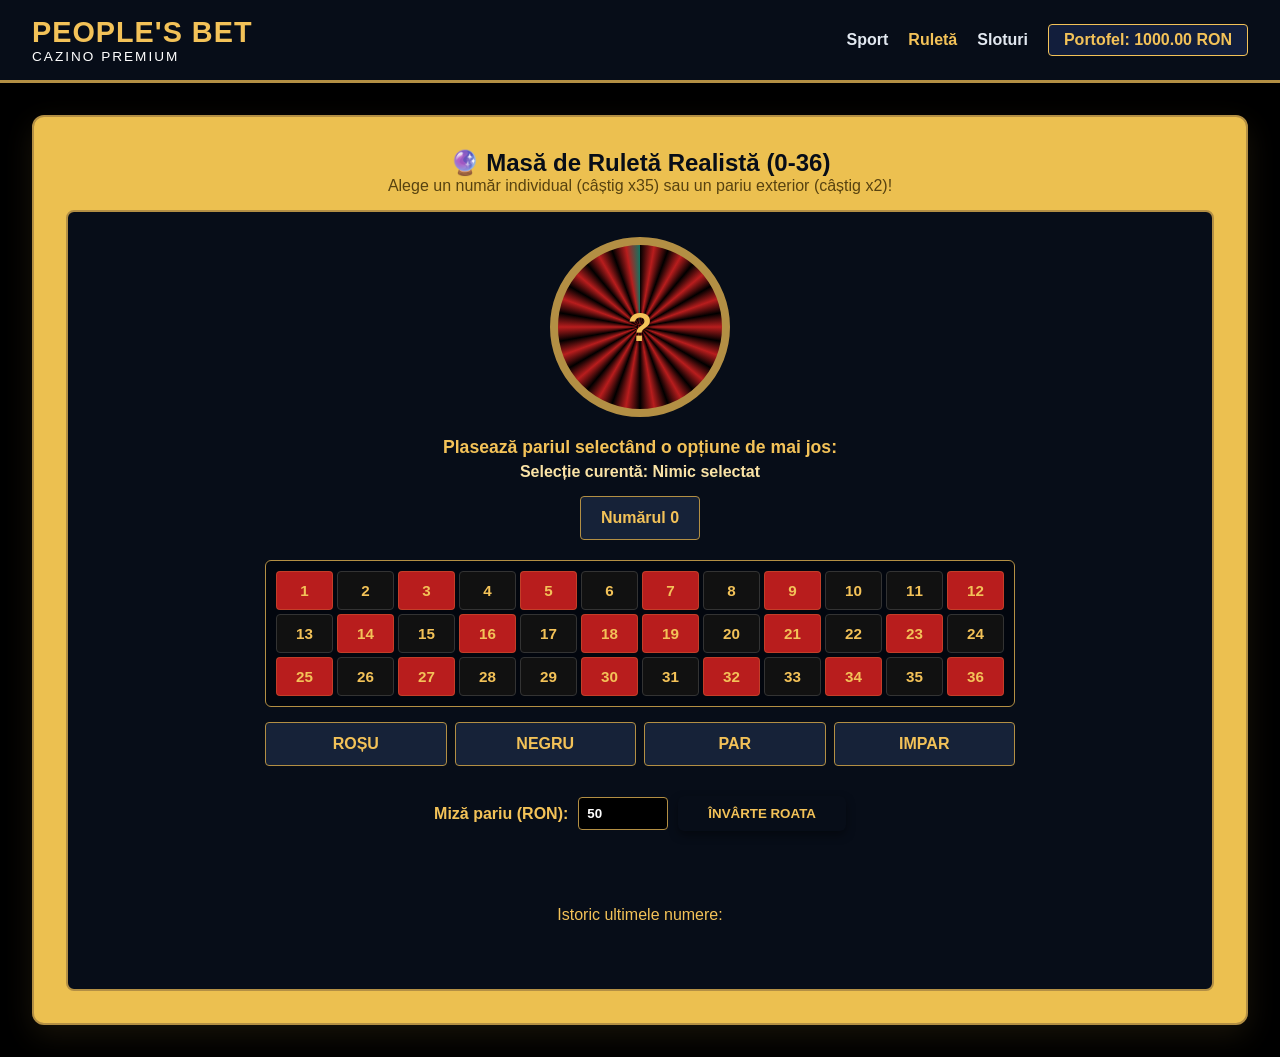
==== roulette.html @ ffa93837 "Init commit" ====
<!DOCTYPE html>
<html lang="ro">
<head>
    <meta charset="UTF-8">
    <title>People's Bet - Ruletă Realistă</title>
    <link rel="stylesheet" href="style.css">
    <style>
        .roulette-container { display: flex; flex-direction: column; align-items: center; justify-content: center; }
        .wheel-graphic {
            width: 180px; height: 180px; border-radius: 50%; border: 8px solid #b38f44;
            background: conic-gradient(#000 0deg, #b81d1d 10deg, #000 20deg, #b81d1d 30deg, #000 40deg, #b81d1d 50deg, #000 60deg, #b81d1d 70deg, #000 80deg, #b81d1d 90deg, #000 100deg, #b81d1d 110deg, #000 120deg, #b81d1d 130deg, #000 140deg, #b81d1d 150deg, #000 160deg, #b81d1d 170deg, #000 180deg, #b81d1d 190deg, #000 200deg, #b81d1d 210deg, #000 220deg, #b81d1d 230deg, #000 240deg, #b81d1d 250deg, #000 260deg, #b81d1d 270deg, #000 280deg, #b81d1d 290deg, #000 300deg, #b81d1d 310deg, #000 320deg, #b81d1d 330deg, #000 340deg, #b81d1d 350deg, #14725f 360deg);
            margin-bottom: 20px; display: flex; align-items: center; justify-content: center;
            font-size: 2.5rem; font-weight: bold; color: #f3c258; text-shadow: 0 3px 6px #000;
            transition: transform 4s cubic-bezier(0.1, 0.8, 0.1, 1);
        }
        
        .betting-table {
            display: grid; grid-template-columns: repeat(12, 1fr); gap: 4px;
            width: 100%; max-width: 750px; margin: 15px 0; background: #02060e; padding: 10px; border-radius: 6px; border: 1px solid #b38f44;
        }
        .grid-cell {
            padding: 10px 0; text-align: center; font-weight: bold; cursor: pointer; border-radius: 4px; font-size: 0.95rem; border: 1px solid rgba(243,194,88,0.2);
        }
        .cell-red { background: #b81d1d; color: white; }
        .cell-black { background: #111; color: white; border: 1px solid #333; }
        .cell-green { background: #14725f; color: white; }
        
        .outside-board { display: flex; gap: 8px; width: 100%; max-width: 750px; margin-bottom: 15px; }
        .outside-cell { flex: 1; padding: 12px; text-align: center; font-weight: bold; cursor: pointer; border-radius: 4px; background: #162238; border: 1px solid #b38f44; }
        
        .selected-bet { border: 2px solid #fff !important; box-shadow: 0 0 12px #fff; transform: scale(1.03); }
        .history-box { display: flex; gap: 6px; margin-top: 10px; min-height: 30px; }
        .hist-ball { width: 28px; height: 28px; border-radius: 50%; display: flex; align-items: center; justify-content: center; font-weight: bold; font-size: 0.8rem; color: #fff; }
    </style>
</head>
<body>
    <header>
        <div>
            <span class="logo-text">People's Bet</span>
            <div class="tagline">cazino premium</div>
        </div>
        <nav>
            <ul>
                <li><a href="index.html">Sport</a></li>
                <li><a href="roulette.html" style="color:#f3c258">Ruletă</a></li>
                <li><a href="slots.html">Sloturi</a></li>
                <li><div class="balance-box">Portofel: <span id="balanceDisplay">1000</span> RON</div></li>
            </ul>
        </nav>
    </header>

    <main>
        <div class="main-panel">
            <h2 class="text-center">🔮 Masă de Ruletă Realistă (0-36)</h2>
            <p class="text-center" style="color: var(--text-muted); margin-bottom: 15px;">Alege un număr individual (câștig x35) sau un pariu exterior (câștig x2)!</p>

            <div class="casino-game-wrapper roulette-container">
                <div class="wheel-graphic" id="wheel">?</div>
                
                <div style="font-weight: bold; font-size: 1.1rem; margin-bottom: 5px;">Plasează pariul selectând o opțiune de mai jos:</div>
                <div style="color: #fae3a6 !important; font-weight: bold; margin-bottom: 15px;" id="currentSelectionText">Selecție curentă: Nimic selectat</div>

                <div style="width: 100%; max-width: 750px; display: flex; justify-content: center;">
                    <div class="outside-cell cell-green" style="max-width: 120px; margin-bottom: 5px;" id="cell-0" onclick="selectItem('NUMBER', 0)">Numărul 0</div>
                </div>

                <div class="betting-table" id="tableBoard"></div>

                <div class="outside-board">
                    <div class="outside-cell cell-red" id="cell-RED" onclick="selectItem('COLOR', 'ROȘU')">ROȘU</div>
                    <div class="outside-cell cell-black" id="cell-BLACK" onclick="selectItem('COLOR', 'NEGRU')">NEGRU</div>
                    <div class="outside-cell" id="cell-EVEN" onclick="selectItem('PARITY', 'PAR')">PAR</div>
                    <div class="outside-cell" id="cell-ODD" onclick="selectItem('PARITY', 'IMPAR')">IMPAR</div>
                </div>

                <div style="margin: 15px 0; display: flex; align-items: center; gap: 10px;">
                    <label style="font-weight: bold;">Miză pariu (RON): </label>
                    <input type="number" id="rouletteMiza" value="50" min="5" style="padding: 8px; background: #000; color: #fff; border: 1px solid #b38f44; border-radius: 4px; width: 90px; font-weight: bold;">
                    <button class="btn" style="padding: 10px 30px;" onclick="spinWheel()">ÎNVÂRTE ROATA</button>
                </div>

                <h3 id="rouletteResult" style="margin: 10px 0; min-height: 30px; text-center"></h3>
                
                <div style="margin-top: 10px;">Istoric ultimele numere:</div>
                <div class="history-box" id="historyBox"></div>
            </div>
        </div>
    </main>

    <script>
        let wallet = parseFloat(localStorage.getItem('peoples_bet_wallet')) || 1000;
        let activeBet = null;
        let isSpinning = false;

        const redNumbers = [1, 3, 5, 7, 9, 12, 14, 16, 18, 19, 21, 23, 25, 27, 30, 32, 34, 36];

        const board = document.getElementById('tableBoard');
        for (let i = 1; i <= 36; i++) {
            let isRed = redNumbers.includes(i);
            let cls = isRed ? 'cell-red' : 'cell-black';
            board.innerHTML += `<div class="grid-cell ${cls}" id="cell-${i}" onclick="selectItem('NUMBER', ${i})">${i}</div>`;
        }

        function updateDisplay() {
            document.getElementById('balanceDisplay').innerText = wallet.toFixed(2);
            localStorage.setItem('peoples_bet_wallet', wallet);
        }

        function selectItem(type, val) {
            if (isSpinning) return;
            activeBet = { type, val };
            
            document.querySelectorAll('.grid-cell, .outside-cell').forEach(el => el.classList.remove('selected-bet'));
            
            let id = `cell-${val}`;
            if(val === 'ROȘU') id = 'cell-RED';
            if(val === 'NEGRU') id = 'cell-BLACK';
            if(val === 'PAR') id = 'cell-EVEN';
            if(val === 'IMPAR') id = 'cell-ODD';
            
            document.getElementById(id).classList.add('selected-bet');
            document.getElementById('currentSelectionText').innerText = `Selecție curentă: Pui banii pe [ ${val} ]`;
        }

        function spinWheel() {
            if (isSpinning) return;
            if (!activeBet) { alert("Alege un număr sau o culoare de pe masă înainte de a învârti!"); return; }
            
            let miza = parseFloat(document.getElementById('rouletteMiza').value);
            if (miza > wallet) { alert("Fonduri insuficiente!"); return; }
            if (miza <= 0 || isNaN(miza)) { alert("Introdu o miză validă!"); return; }

            isSpinning = true;
            wallet -= miza;
            updateDisplay();

            let wheel = document.getElementById('wheel');
            
            // Fix: Clear transition instantly and reset wheel spin degree tracking to 0
            wheel.style.transition = 'none';
            wheel.style.transform = 'rotate(0deg)';
            wheel.innerText = "?";
            wheel.style.background = 'conic-gradient(#000 0deg, #b81d1d 10deg, #000 20deg, #b81d1d 30deg, #000 40deg, #b81d1d 50deg, #000 60deg, #b81d1d 70deg, #000 80deg, #b81d1d 90deg, #000 100deg, #b81d1d 110deg, #000 120deg, #b81d1d 130deg, #000 140deg, #b81d1d 150deg, #000 160deg, #b81d1d 170deg, #000 180deg, #b81d1d 190deg, #000 200deg, #b81d1d 210deg, #000 220deg, #b81d1d 230deg, #000 240deg, #b81d1d 250deg, #000 260deg, #b81d1d 270deg, #000 280deg, #b81d1d 290deg, #000 300deg, #b81d1d 310deg, #000 320deg, #b81d1d 330deg, #000 340deg, #b81d1d 350deg, #14725f 360deg)';
            
            document.getElementById('rouletteResult').innerText = "Bila se învârte...";

            // Trigger the fresh random rotation spin after a tiny 50ms pause
            setTimeout(() => {
                wheel.style.transition = 'transform 4s cubic-bezier(0.1, 0.8, 0.1, 1)';
                let randomRotation = Math.floor(Math.random() * 360) + 2160; 
                wheel.style.transform = `rotate(${randomRotation}deg)`;
            }, 50);

            setTimeout(() => {
                let rolledNumber = Math.floor(Math.random() * 37);
                let rolledColor = (rolledNumber === 0) ? 'VERDE' : (redNumbers.includes(rolledNumber) ? 'ROȘU' : 'NEGRU');
                let rolledParity = (rolledNumber === 0) ? 'ZERO' : (rolledNumber % 2 === 0 ? 'PAR' : 'IMPAR');

                wheel.innerText = rolledNumber;
                wheel.style.background = rolledColor === 'ROȘU' ? 'var(--danger-red)' : (rolledColor === 'NEGRU' ? '#111' : 'var(--success-green)');

                let hit = false;
                let multiplier = 0;

                if (activeBet.type === 'NUMBER' && activeBet.val === rolledNumber) {
                    hit = true; multiplier = 36;
                } else if (activeBet.type === 'COLOR' && activeBet.val === rolledColor) {
                    hit = true; multiplier = 2;
                } else if (activeBet.type === 'PARITY' && activeBet.val === rolledParity) {
                    hit = true; multiplier = 2;
                }

                let resultDisplay = document.getElementById('rouletteResult');
                if (hit) {
                    let winPayout = miza * multiplier;
                    wallet += winPayout;
                    resultDisplay.innerHTML = `<span style="color:#2cb49b !important; font-weight:bold;">🎉 Număr extras: ${rolledNumber} (${rolledColor}). AI CÂȘTIGAT ${winPayout.toFixed(2)} RON!</span>`;
                } else {
                    resultDisplay.innerHTML = `<span style="color:#e53e3e !important; font-weight:bold;">❌ Număr extras: ${rolledNumber} (${rolledColor}). Ai pierdut.</span>`;
                }

                let histBox = document.getElementById('historyBox');
                let ballBg = rolledColor === 'ROȘU' ? '#b81d1d' : (rolledColor === 'NEGRU' ? '#111' : '#14725f');
                histBox.innerHTML = `<div class="hist-ball" style="background:${ballBg}; border:1px solid #fff">${rolledNumber}</div>` + histBox.innerHTML;
                
                isSpinning = false;
                updateDisplay();
            }, 4050);
        }

        updateDisplay();
    </script>
</body>
</html>
---- style.css ----
/* style.css - Midnight Black Background & Solid Gold Panels */
:root {
    --bg-dark: #000000;
    --bg-panel: #ecc050;
    --bg-card: #f3c258;
    --bg-contrast-dark: #070d18; 
    
    --accent-gold: #ffffff; 
    --accent-gold-hover: #fae3a6;
    --border-gold: #b38f44;
    
    --text-main: #0c1220; 
    --text-muted: #574210;
    --success-green: #14725f;
    --danger-red: #b81d1d;
}

* {
    box-sizing: border-box;
    margin: 0;
    padding: 0;
    font-family: 'Segoe UI', Tahoma, Geneva, Verdana, sans-serif;
}

body {
    background-color: var(--bg-dark);
    color: var(--text-main);
    min-height: 100vh;
}

header {
    background-color: #070d18;
    padding: 1rem 2rem;
    display: flex;
    justify-content: space-between;
    align-items: center;
    border-bottom: 3px solid var(--border-gold);
    box-shadow: 0 4px 20px rgba(0,0,0,0.8);
}

.logo-text {
    font-size: 1.8rem;
    font-weight: 900;
    color: #f3c258;
    text-transform: uppercase;
    letter-spacing: 1px;
}

.tagline {
    font-size: 0.85rem;
    color: #fff;
    text-transform: uppercase;
    letter-spacing: 2px;
}

nav ul {
    list-style: none;
    display: flex;
    gap: 20px;
    align-items: center;
}

nav ul li a {
    text-decoration: none;
    color: #e2e8f0;
    font-weight: bold;
    transition: color 0.3s;
}

nav ul li a:hover {
    color: #f3c258;
}

.balance-box {
    background: #121e3c;
    padding: 6px 15px;
    border-radius: 4px;
    border: 1px solid #f3c258;
    color: #f3c258;
    font-weight: bold;
}

main {
    padding: 2rem;
    max-width: 1400px;
    margin: 0 auto;
}

.grid-layout {
    display: grid;
    grid-template-columns: 2.5fr 1fr;
    gap: 2rem;
}

@media (max-width: 900px) {
    .grid-layout { grid-template-columns: 1fr; }
}

.main-panel {
    background-color: var(--bg-panel);
    padding: 2rem;
    border-radius: 12px;
    border: 2px solid var(--border-gold);
    box-shadow: 0 10px 30px rgba(243, 194, 88, 0.1);
}

h1, h2, h3 {
    color: var(--bg-contrast-dark) !important;
    font-weight: 800;
}

.btn {
    background-color: var(--bg-contrast-dark);
    color: #f3c258;
    padding: 0.75rem 1.5rem;
    border: none;
    border-radius: 6px;
    font-weight: bold;
    cursor: pointer;
    transition: background 0.2s, transform 0.1s, color 0.2s;
    text-align: center;
    text-decoration: none;
    display: inline-block;
    box-shadow: 0 4px 10px rgba(0,0,0,0.4);
}

.btn:hover { 
    background-color: #121e3c; 
    color: #fff;
}
.btn:active { transform: scale(0.97); }

.text-center { text-align: center; }
.margin-b { margin-bottom: 1.5rem; }

/* Dedicated Casino Game Wrapper to solve color contrast visibility issues */
.casino-game-wrapper {
    background-color: #070d18 !important;
    color: #f3c258 !important;
    padding: 25px;
    border-radius: 8px;
    border: 2px solid #b38f44;
    margin-top: 15px;
}
.casino-game-wrapper h3, .casino-game-wrapper label, .casino-game-wrapper div {
    color: #f3c258 !important;
}
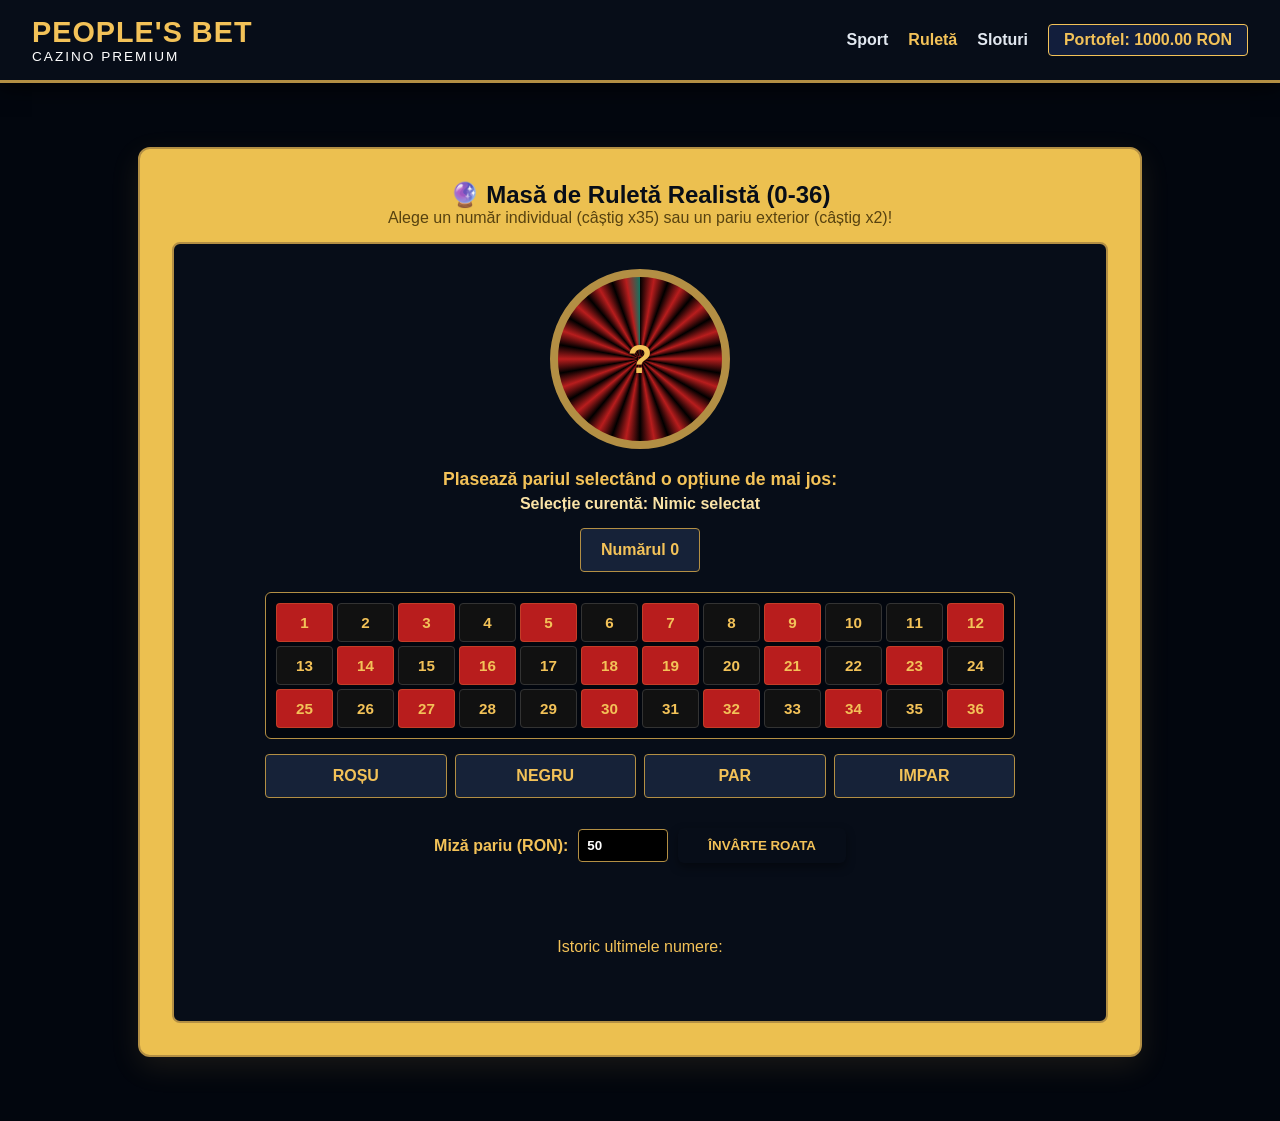
==== commit a8361d93: "Minor - add log to other pages" ====
--- a/roulette.html
+++ b/roulette.html
@@ -5,6 +5,32 @@
     <title>People's Bet - Ruletă Realistă</title>
     <link rel="stylesheet" href="style.css">
     <style>
+        /* Dual Side-Banner Layout via CSS Backgrounds */
+        body {
+            margin: 0;
+            padding: 0;
+            background-color: #02060e;
+            background-image: url('logo.jpg'), url('logo.jpg');
+            background-position: left top, right top;
+            background-repeat: no-repeat, no-repeat;
+            background-size: 320px auto, 320px auto; 
+            background-attachment: fixed, fixed; 
+        }
+
+        /* Responsive break: Hide side banners on smaller monitors to preserve layout integrity */
+        @media (max-width: 1400px) {
+            body {
+                background-image: none;
+            }
+        }
+
+        /* Centers the main panel cleanly between the artwork panels */
+        .content-wrapper {
+            max-width: 1100px;
+            margin: 0 auto;
+            padding: 2rem 1rem;
+        }
+
         .roulette-container { display: flex; flex-direction: column; align-items: center; justify-content: center; }
         .wheel-graphic {
             width: 180px; height: 180px; border-radius: 50%; border: 8px solid #b38f44;
@@ -49,43 +75,45 @@
         </nav>
     </header>
 
-    <main>
-        <div class="main-panel">
-            <h2 class="text-center">🔮 Masă de Ruletă Realistă (0-36)</h2>
-            <p class="text-center" style="color: var(--text-muted); margin-bottom: 15px;">Alege un număr individual (câștig x35) sau un pariu exterior (câștig x2)!</p>
-
-            <div class="casino-game-wrapper roulette-container">
-                <div class="wheel-graphic" id="wheel">?</div>
-                
-                <div style="font-weight: bold; font-size: 1.1rem; margin-bottom: 5px;">Plasează pariul selectând o opțiune de mai jos:</div>
-                <div style="color: #fae3a6 !important; font-weight: bold; margin-bottom: 15px;" id="currentSelectionText">Selecție curentă: Nimic selectat</div>
-
-                <div style="width: 100%; max-width: 750px; display: flex; justify-content: center;">
-                    <div class="outside-cell cell-green" style="max-width: 120px; margin-bottom: 5px;" id="cell-0" onclick="selectItem('NUMBER', 0)">Numărul 0</div>
+    <div class="content-wrapper">
+        <main>
+            <div class="main-panel">
+                <h2 class="text-center">🔮 Masă de Ruletă Realistă (0-36)</h2>
+                <p class="text-center" style="color: var(--text-muted); margin-bottom: 15px;">Alege un număr individual (câștig x35) sau un pariu exterior (câștig x2)!</p>
+
+                <div class="casino-game-wrapper roulette-container">
+                    <div class="wheel-graphic" id="wheel">?</div>
+                    
+                    <div style="font-weight: bold; font-size: 1.1rem; margin-bottom: 5px;">Plasează pariul selectând o opțiune de mai jos:</div>
+                    <div style="color: #fae3a6 !important; font-weight: bold; margin-bottom: 15px;" id="currentSelectionText">Selecție curentă: Nimic selectat</div>
+
+                    <div style="width: 100%; max-width: 750px; display: flex; justify-content: center;">
+                        <div class="outside-cell cell-green" style="max-width: 120px; margin-bottom: 5px;" id="cell-0" onclick="selectItem('NUMBER', 0)">Numărul 0</div>
+                    </div>
+
+                    <div class="betting-table" id="tableBoard"></div>
+
+                    <div class="outside-board">
+                        <div class="outside-cell cell-red" id="cell-RED" onclick="selectItem('COLOR', 'ROȘU')">ROȘU</div>
+                        <div class="outside-cell cell-black" id="cell-BLACK" onclick="selectItem('COLOR', 'NEGRU')">NEGRU</div>
+                        <div class="outside-cell" id="cell-EVEN" onclick="selectItem('PARITY', 'PAR')">PAR</div>
+                        <div class="outside-cell" id="cell-ODD" onclick="selectItem('PARITY', 'IMPAR')">IMPAR</div>
+                    </div>
+
+                    <div style="margin: 15px 0; display: flex; align-items: center; gap: 10px;">
+                        <label style="font-weight: bold;">Miză pariu (RON): </label>
+                        <input type="number" id="rouletteMiza" value="50" min="5" style="padding: 8px; background: #000; color: #fff; border: 1px solid #b38f44; border-radius: 4px; width: 90px; font-weight: bold;">
+                        <button class="btn" style="padding: 10px 30px;" onclick="spinWheel()">ÎNVÂRTE ROATA</button>
+                    </div>
+
+                    <h3 id="rouletteResult" style="margin: 10px 0; min-height: 30px; text-center"></h3>
+                    
+                    <div style="margin-top: 10px;">Istoric ultimele numere:</div>
+                    <div class="history-box" id="historyBox"></div>
                 </div>
-
-                <div class="betting-table" id="tableBoard"></div>
-
-                <div class="outside-board">
-                    <div class="outside-cell cell-red" id="cell-RED" onclick="selectItem('COLOR', 'ROȘU')">ROȘU</div>
-                    <div class="outside-cell cell-black" id="cell-BLACK" onclick="selectItem('COLOR', 'NEGRU')">NEGRU</div>
-                    <div class="outside-cell" id="cell-EVEN" onclick="selectItem('PARITY', 'PAR')">PAR</div>
-                    <div class="outside-cell" id="cell-ODD" onclick="selectItem('PARITY', 'IMPAR')">IMPAR</div>
-                </div>
-
-                <div style="margin: 15px 0; display: flex; align-items: center; gap: 10px;">
-                    <label style="font-weight: bold;">Miză pariu (RON): </label>
-                    <input type="number" id="rouletteMiza" value="50" min="5" style="padding: 8px; background: #000; color: #fff; border: 1px solid #b38f44; border-radius: 4px; width: 90px; font-weight: bold;">
-                    <button class="btn" style="padding: 10px 30px;" onclick="spinWheel()">ÎNVÂRTE ROATA</button>
-                </div>
-
-                <h3 id="rouletteResult" style="margin: 10px 0; min-height: 30px; text-center"></h3>
-                
-                <div style="margin-top: 10px;">Istoric ultimele numere:</div>
-                <div class="history-box" id="historyBox"></div>
             </div>
-        </div>
-    </main>
+        </main>
+    </div>
 
     <script>
         let wallet = parseFloat(localStorage.getItem('peoples_bet_wallet')) || 1000;
@@ -136,7 +164,6 @@
 
             let wheel = document.getElementById('wheel');
             
-            // Fix: Clear transition instantly and reset wheel spin degree tracking to 0
             wheel.style.transition = 'none';
             wheel.style.transform = 'rotate(0deg)';
             wheel.innerText = "?";
@@ -144,7 +171,6 @@
             
             document.getElementById('rouletteResult').innerText = "Bila se învârte...";
 
-            // Trigger the fresh random rotation spin after a tiny 50ms pause
             setTimeout(() => {
                 wheel.style.transition = 'transform 4s cubic-bezier(0.1, 0.8, 0.1, 1)';
                 let randomRotation = Math.floor(Math.random() * 360) + 2160; 
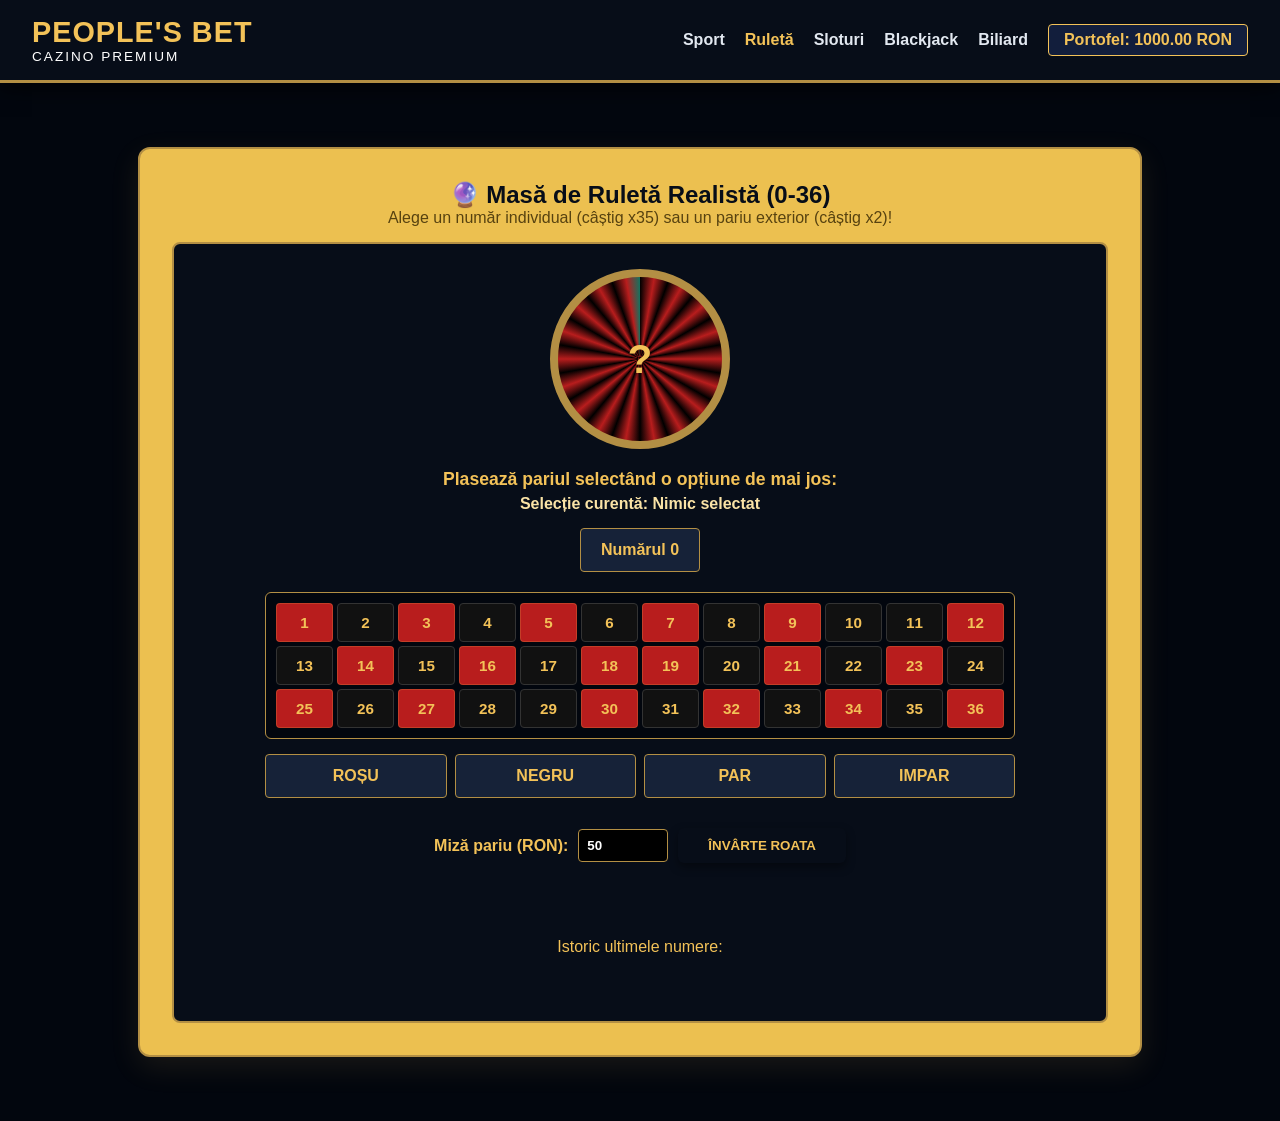
==== commit caeced33: "Minor - add new games" ====
--- a/roulette.html
+++ b/roulette.html
@@ -70,6 +70,8 @@
                 <li><a href="index.html">Sport</a></li>
                 <li><a href="roulette.html" style="color:#f3c258">Ruletă</a></li>
                 <li><a href="slots.html">Sloturi</a></li>
+                <li><a href="blackjack.html">Blackjack</a></li>
+                <li><a href="billiard.html">Biliard</a></li>
                 <li><div class="balance-box">Portofel: <span id="balanceDisplay">1000</span> RON</div></li>
             </ul>
         </nav>
